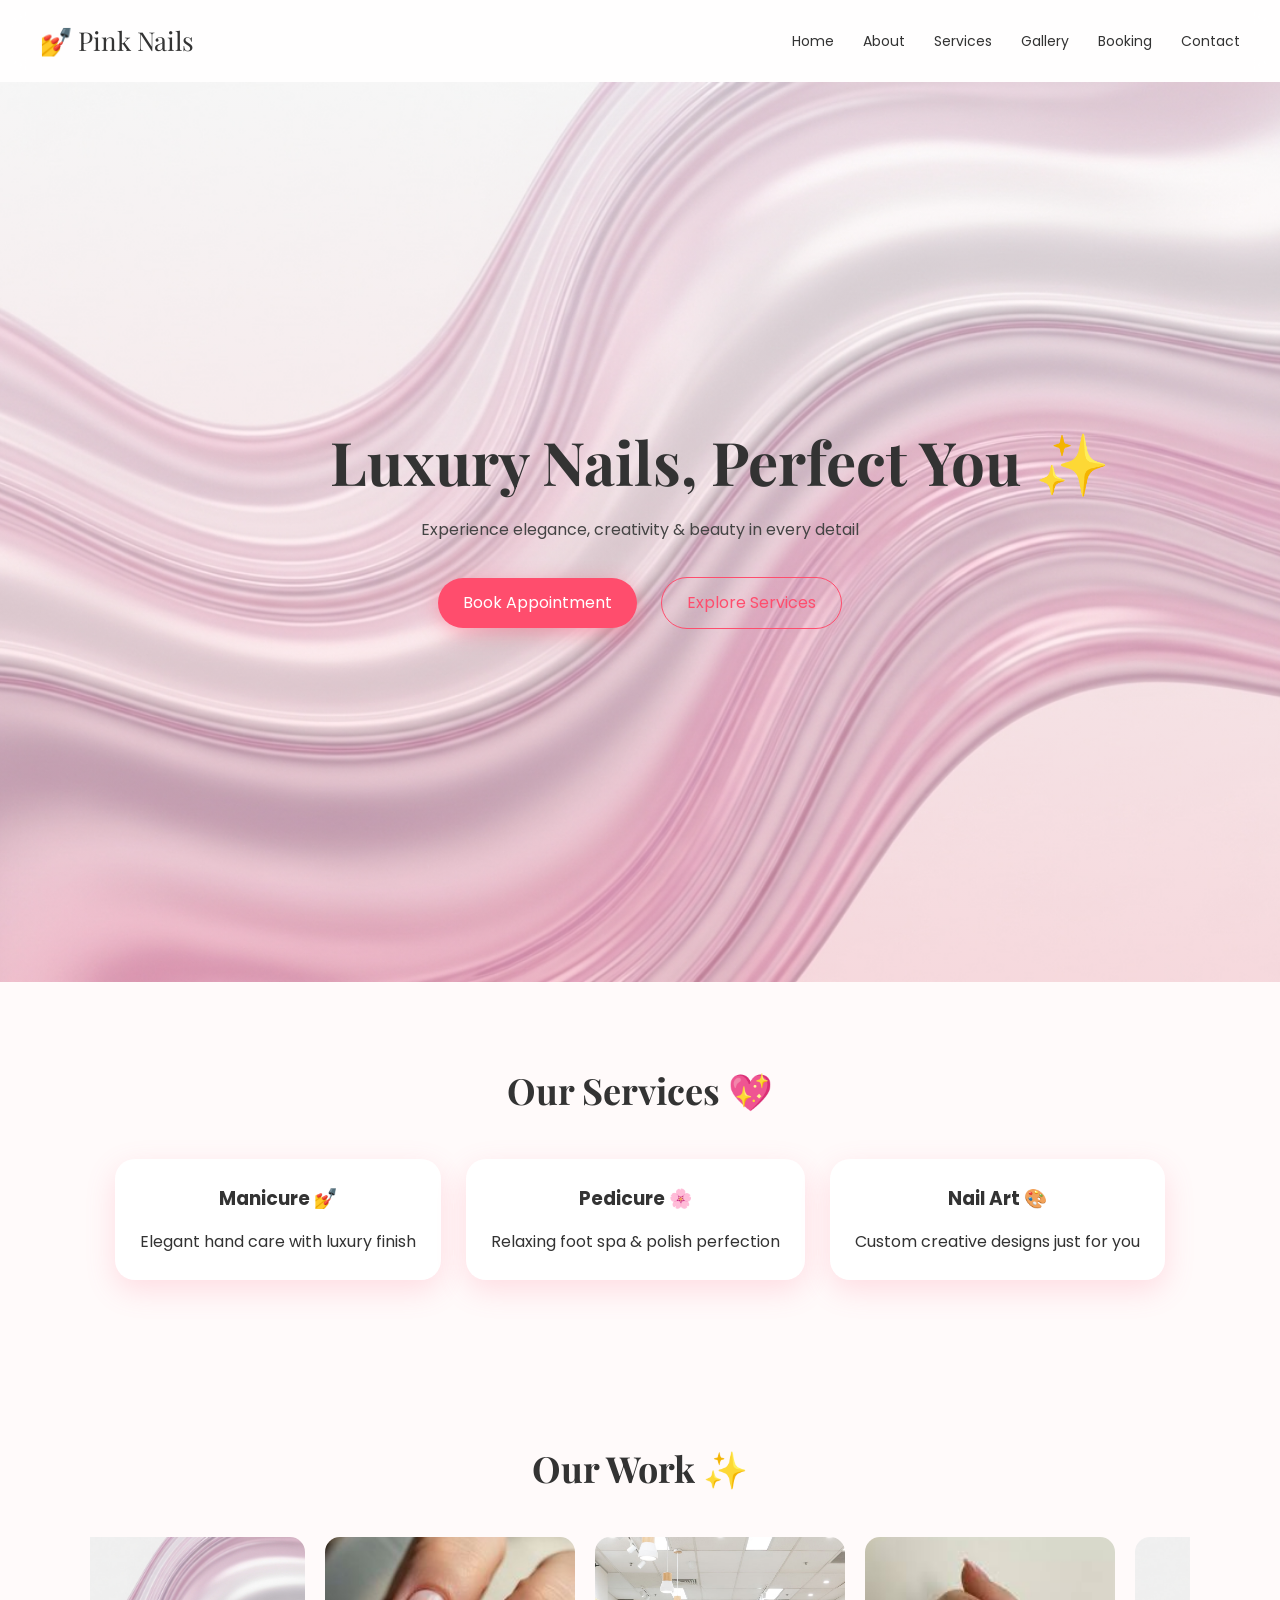
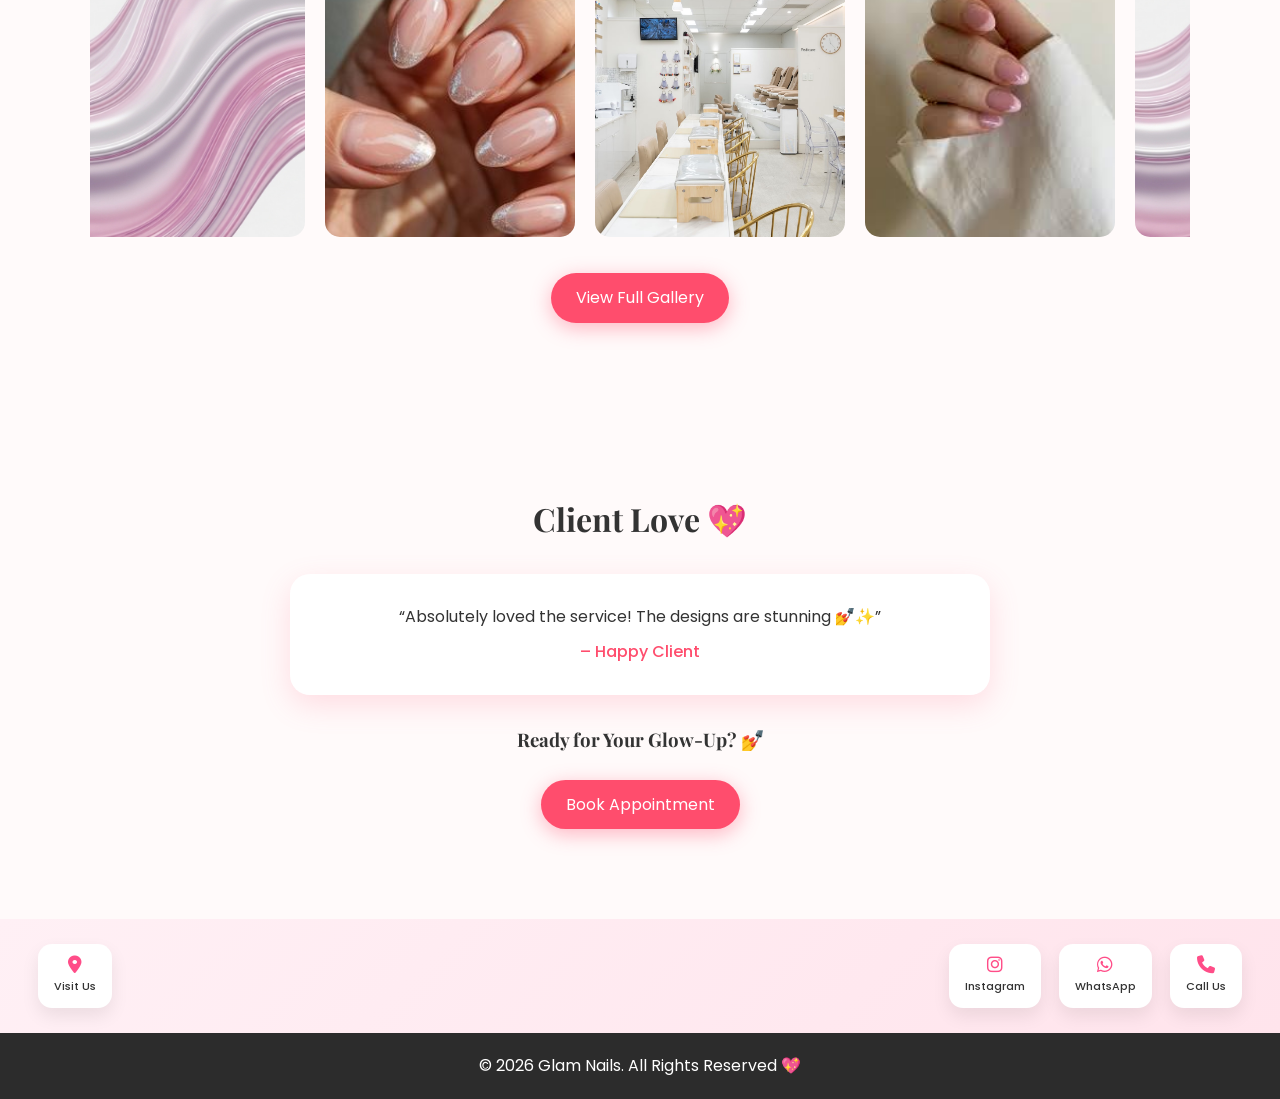
==== index.html @ 8f5efec8 "Add files via upload" ====
<!DOCTYPE html>
<html lang="en">
<head>
<meta charset="UTF-8">
<title>Glam Nails | Luxury Nail Salon</title>
<meta name="viewport" content="width=device-width, initial-scale=1.0">

<!-- Fonts -->
<link href="https://fonts.googleapis.com/css2?family=Playfair+Display:wght@400;600&family=Poppins:wght@300;400;500&display=swap" rel="stylesheet">

<!-- CSS -->
<link rel="stylesheet" href="css/style.css">
</head>
<link rel="stylesheet" href="https://cdnjs.cloudflare.com/ajax/libs/font-awesome/6.5.0/css/all.min.css">

<body>

<!-- NAVBAR -->
<header class="navbar">
  <div class="logo">💅 Pink Nails </div>
  <nav>
    <a href="index.html">Home</a>
    <a href="about.html">About</a> <!-- ADDED -->
    <a href="services.html">Services</a>
    <a href="gallery.html">Gallery</a>
    <a href="booking.html">Booking</a>
    <a href="contact.html">Contact</a>
  </nav>
</header>

<!-- HERO -->
<section class="hero animate"> <!-- ADDED animate -->
  <div class="hero-content">
    <h1 id="typingText" data-text="Luxury Nails, Perfect You ✨"></h1>
    <p>Experience elegance, creativity & beauty in every detail</p>

    <div class="hero-buttons">
      <a href="booking.html" class="btn primary">Book Appointment</a>
      <a href="services.html" class="btn secondary">Explore Services</a>
    </div>
  </div>
</section>

<!-- SERVICES -->
<section class="services-preview animate"> <!-- ADDED animate -->
  <div class="container">
    <h2 class="title">Our Services 💖</h2>

    <div class="service-cards">
      <div class="card">
        <h3>Manicure 💅</h3>
        <p>Elegant hand care with luxury finish</p>
      </div>

      <div class="card">
        <h3>Pedicure 🌸</h3>
        <p>Relaxing foot spa & polish perfection</p>
      </div>

      <div class="card">
        <h3>Nail Art 🎨</h3>
        <p>Custom creative designs just for you</p>
      </div>
    </div>
  </div>
</section>

<!-- GALLERY -->
<section class="gallery-preview animate"> <!-- ADDED animate -->
  <div class="container">
    <h2 class="title">Our Work ✨</h2>

    <div class="gallery-grid">
      <img src="images/nail1.jpg">
      <img src="images/nail2.jpg">
      <img src="images/nail3.jpg">
      <img src="images/nail4.jpg">
    </div>

    <br>
    <a href="gallery.html" class="btn primary">View Full Gallery</a>
  </div>
</section>

<!-- TESTIMONIAL + CTA -->
<section class="testimonial-section animate"> <!-- ADDED animate -->
  <div class="testimonial-container">

    <h2 class="testimonial-title">Client Love 💖</h2>

    <div class="testimonial-card">
      <p>“Absolutely loved the service! The designs are stunning 💅✨”</p>
      <span>– Happy Client</span>
    </div>

    <div class="cta-box">
      <h3>Ready for Your Glow-Up? 💅</h3>
      <a href="booking.html" class="btn primary">Book Appointment</a>
    </div>

  </div>
</section>

<!-- PREMIUM CONTACT BAR -->
<section class="premium-bar">

  <!-- LEFT SIDE -->
  <div class="bar-left">
    <a href="https://maps.app.goo.gl/ufbgdLxQbxBqxG7p9" target="_blank" class="bar-item location-box">
      <i class="fas fa-map-marker-alt"></i>
      <h4>Visit Us</h4>
    </a>
  </div>

  <!-- RIGHT SIDE -->
  <div class="bar-right">

    <a href="https://instagram.com/pinknailsin" target="_blank" class="bar-item">
      <i class="fab fa-instagram"></i>
      <h4>Instagram</h4>
    </a>

    <a href="https://wa.me/919967563940" target="_blank" class="bar-item">
      <i class="fab fa-whatsapp"></i>
      <h4>WhatsApp</h4>
    </a>

    <a href="tel:+919967563940" class="bar-item">
      <i class="fas fa-phone"></i>
      <h4>Call Us</h4>
    </a>

  </div>

</section>

<!-- FOOTER -->
<footer>
  <p>© 2026 Glam Nails. All Rights Reserved 💖</p>
</footer>

<!-- JS -->
<script src="js/script.js"></script>

</body>
</html>
---- css/style.css ----
/* ================= GLOBAL ================= */
* {
  margin: 0;
  padding: 0;
  box-sizing: border-box;
}

body {
  font-family: 'Poppins', sans-serif;
  background: #fffafa;
  color: #333;
  line-height: 1.6;
  overflow-x: hidden;
}

/* ================= CONTAINER ================= */
.container {
  max-width: 1200px;
  margin: auto;
  padding: 0 20px;
}

section {
  padding: 80px 0;
}

.title {
  font-family: 'Playfair Display', serif;
  font-size: 36px;
  text-align: center;
  margin-bottom: 40px;
}

/* ================= NAVBAR ================= */
.navbar {
  display: flex;
  justify-content: space-between;
  align-items: center;
  padding: 20px 40px;
  position: sticky;
  top: 0;
  background: rgba(255, 255, 255, 0.8);
  backdrop-filter: blur(12px);
  z-index: 1000;
}

.logo {
  font-family: 'Playfair Display', serif;
  font-size: 26px;
}

.navbar nav a {
  margin-left: 25px;
  text-decoration: none;
  color: #333;
  font-size: 14px;
  transition: 0.3s;
}

.navbar nav a:hover {
  color: #ff4d6d;
}



/* ================= BUTTON ================= */
.btn {
  padding: 12px 25px;
  border-radius: 30px;
  text-decoration: none;
  margin: 5px;
  display: inline-block;
  transition: 0.3s;
}

.primary {
  background: #ff4d6d;
  color: white;
  box-shadow: 0 5px 20px rgba(255, 77, 109, 0.4);
}

.secondary {
  border: 1px solid #ff4d6d;
  color: #ff4d6d;
}

.primary:hover {
  transform: translateY(-3px);
  box-shadow: 0 10px 25px rgba(255, 77, 109, 0.6);
}

.secondary:hover {
  background: #ff4d6d;
  color: white;
}

/* ================= CARDS ================= */
.card {
  background: white;
  padding: 25px;
  border-radius: 20px;
  box-shadow: 0 10px 30px rgba(255, 105, 135, 0.2);
  transition: 0.3s;
}

.card:hover {
  transform: translateY(-10px);
}

/* ================= SERVICES ================= */
.services-preview {
  text-align: center;
}

.service-cards {
  display: flex;
  gap: 25px;
  justify-content: center;
  flex-wrap: wrap;
  max-width: 1100px;
  margin: auto;
}

/* ================= SERVICES PAGE ================= */
.services-page {
  max-width: 900px;
  margin: auto;
  padding: 80px 20px;
}

.service-box {
  background: white;
  border-radius: 15px;
  margin-bottom: 20px;
  box-shadow: 0 5px 20px rgba(255, 105, 135, 0.2);
}

.service-header {
  padding: 18px;
  font-family: 'Playfair Display', serif;
  cursor: pointer;
  display: flex;
  justify-content: space-between;
}

.service-content {
  max-height: 0;
  overflow: hidden;
  transition: 0.4s ease;
}

.service-item {
  display: flex;
  justify-content: space-between;
  padding: 12px 20px;
  margin: 8px;
  border-radius: 12px;
  background: #fff0f3;
}

.price {
  background: #ff4d6d;
  color: white;
  padding: 4px 10px;
  border-radius: 20px;
  font-size: 12px;
}

/* ================= GALLERY ================= */
.gallery-preview,
.gallery-page {
  text-align: center;
}

.gallery-grid {
  display: grid;
  grid-template-columns: repeat(auto-fit, minmax(220px, 1fr));
  gap: 15px;
  max-width: 1100px;
  margin: auto;
}

.gallery-grid img {
  width: 100%;
  height: 220px;
  object-fit: cover;
  border-radius: 15px;
  cursor: pointer;
  transition: 0.3s;
}

.gallery-grid img:hover {
  transform: scale(1.08);
  box-shadow: 0 10px 25px rgba(255, 77, 109, 0.4);
}

/* ================= CONTACT ================= */
.contact-page {
  padding: 80px 20px;
}

.contact-container {
  display: flex;
  flex-wrap: wrap;
  gap: 20px;
  justify-content: center;
  max-width: 900px;
  margin: auto;
}

.contact-card {
  background: white;
  padding: 25px;
  border-radius: 15px;
  width: 220px;
  text-align: center;
  box-shadow: 0 5px 20px rgba(255, 105, 135, 0.2);
}

/* FIX EMAIL OVERFLOW */
.contact-card p,
.contact-card a {
  word-break: break-word;
  overflow-wrap: break-word;
}

/* ================= BOOKING ================= */
.booking-container {
  max-width: 700px;
  margin: auto;
  padding: 80px 20px;
}

.selected-list {
  background: #fff0f3;
  padding: 10px;
  border-radius: 10px;
  margin-top: 10px;
}

.selected-item {
  padding: 5px 0;
}

/* ================= DROPDOWN ================= */
.service-dropdown {
  margin-bottom: 15px;
}

.dropdown-header {
  padding: 12px;
  background: #ffe5ec;
  border-radius: 10px;
  cursor: pointer;
}

.dropdown-content {
  max-height: 0;
  overflow: hidden;
  transition: 0.4s;
}

.dropdown-content div {
  padding: 10px;
  background: white;
  margin: 5px 0;
  border-radius: 8px;
  cursor: pointer;
}

.dropdown-content div:hover {
  background: #ff4d6d;
  color: white;
}

/* ================= INPUT ================= */
input,
select {
  width: 100%;
  padding: 12px;
  border-radius: 10px;
  border: 1px solid #ddd;
  margin-bottom: 10px;
}

/* ================= BUTTON ================= */
.main-btn {
  width: 100%;
  padding: 14px;
  border: none;
  border-radius: 30px;
  background: #ff4d6d;
  color: white;
  font-size: 16px;
  cursor: pointer;
}



/* ================= FOOTER ================= */
footer {
  padding: 20px;
  text-align: center;
  background: #2c2c2c;
  color: white;
}

/* ================= ANIMATION ================= */
@keyframes fadeUp {
  from {
    opacity: 0;
    transform: translateY(30px);
  }

  to {
    opacity: 1;
    transform: translateY(0);
  }
}

@keyframes pop {
  from {
    transform: scale(0.5);
    opacity: 0;
  }

  to {
    transform: scale(1);
    opacity: 1;
  }
}



/* ================= TESTIMONIAL FIX ================= */

.testimonial-section {
  padding: 80px 20px;
  display: flex;
  justify-content: center;
}

.testimonial-container {
  max-width: 700px;
  width: 100%;
  text-align: center;
}

.testimonial-title {
  font-family: 'Playfair Display', serif;
  font-size: 32px;
  margin-bottom: 30px;
}

.testimonial-card {
  background: white;
  padding: 30px;
  border-radius: 20px;
  box-shadow: 0 10px 30px rgba(255, 105, 135, 0.2);
  margin-bottom: 30px;
}

.testimonial-card p {
  font-size: 16px;
  margin-bottom: 10px;
}

.testimonial-card span {
  color: #ff4d6d;
  font-weight: 500;
}

.cta-box {
  margin-top: 20px;
}

.cta-box h3 {
  font-family: 'Playfair Display', serif;
  margin-bottom: 15px;
}

/* ================= BOOKING PAGE FIX ================= */

/* spacing between cards */
.booking-container {
  max-width: 700px;
  margin: auto;
  padding: 100px 20px 80px;
  display: flex;
  flex-direction: column;
  gap: 25px;
  /* 🔥 THIS FIXES SPACING */
}

/* card spacing + premium look */
.booking-container .card {
  padding: 30px;
  border-radius: 20px;
  box-shadow: 0 15px 35px rgba(255, 105, 135, 0.25);
  transition: 0.3s;
}

.booking-container .card:hover {
  transform: translateY(-5px);
}

/* headings spacing */
.card h3 {
  margin-bottom: 15px;
}

/* inputs spacing */
input,
select {
  margin-bottom: 15px;
}

/* selected services box */
.selected-list {
  margin-top: 10px;
  padding: 12px;
  border-radius: 12px;
  line-height: 1.6;
}

/* ================= PREMIUM BACK BUTTON ================= */
.back-btn {
  display: inline-block;
  width: fit-content;
  padding: 10px 18px;
  border-radius: 30px;
  background: linear-gradient(135deg, #ff4d6d, #ff8fa3);
  color: white;
  border: none;
  font-size: 14px;
  cursor: pointer;
  margin-bottom: 10px;
  box-shadow: 0 5px 20px rgba(255, 77, 109, 0.4);
  transition: 0.3s;
}

.back-btn:hover {
  transform: translateY(-3px);
  box-shadow: 0 10px 25px rgba(255, 77, 109, 0.6);
}

/* center heading nicely */
.booking-container h1 {
  text-align: center;
  margin-bottom: 10px;
  font-family: 'Playfair Display', serif;
}

/* time picker spacing */
.time-picker {
  display: flex;
  gap: 10px;
}

/* button spacing */
.main-btn {
  margin-top: 10px;
}

/* OTP box spacing */
#otpContainer {
  margin-top: 10px;
}

/* summary box spacing */
#summary {
  margin-top: 10px;
  line-height: 1.6;
}



/* ================= SCROLL ANIMATION ================= */
.hidden {
  opacity: 0;
  transform: translateY(40px);
  transition: all 0.8s ease;
}

.show {
  opacity: 1;
  transform: translateY(0);
}

/* ================= PREMIUM IMAGE MODAL ================= */
.modal {
  display: none;
  position: fixed;
  top: 0;
  left: 0;
  width: 100%;
  height: 100%;
  background: rgba(0, 0, 0, 0.85);
  justify-content: center;
  align-items: center;
  z-index: 9999;
}

.modal-img {
  max-width: 90%;
  max-height: 90%;
  border-radius: 20px;
  box-shadow: 0 20px 60px rgba(0, 0, 0, 0.6);
  transition: all 0.4s ease;
}

.modal-content {
  background: white;
  padding: 50px 35px;
  border-radius: 25px;
  text-align: center;
  box-shadow: 0 20px 50px rgba(255, 77, 109, 0.4);
  animation: luxuryPop 0.6s ease;
}

.modal-content h2 {
  font-family: 'Playfair Display', serif;
  color: #ff4d6d;
  margin-bottom: 10px;
}

.modal-content p {
  margin-top: 5px;
  color: #555;
}

.checkmark {
  font-size: 70px;
  margin-bottom: 15px;
  color: #ff4d6d;
}

/* ================= ANIMATION ================= */
@keyframes luxuryPop {
  0% {
    transform: scale(0.5);
    opacity: 0;
  }

  60% {
    transform: scale(1.1);
  }

  100% {
    transform: scale(1);
    opacity: 1;
  }
}

/* ================= SELECTED SERVICE UI ================= */
.selected-item {
  display: flex;
  justify-content: space-between;
  align-items: center;
  padding: 10px 12px;
  margin-bottom: 8px;
  background: #fff;
  border-radius: 10px;
  box-shadow: 0 5px 15px rgba(255, 77, 109, 0.2);
  font-size: 14px;
}

/* delete button */
.delete-btn {
  background: linear-gradient(135deg, #ff4d6d, #ff8fa3);
  border: none;
  color: white;
  padding: 6px 10px;
  border-radius: 10px;
  cursor: pointer;
  font-size: 12px;
  transition: 0.3s;
  display: flex;
  align-items: center;
  gap: 5px;
}

.delete-btn:hover {
  transform: scale(1.08);
  box-shadow: 0 8px 20px rgba(255, 77, 109, 0.4);
}

/* ================= SUMMARY DESIGN ================= */
.summary-box {
  background: #fff0f3;
  padding: 15px;
  border-radius: 12px;
}

.summary-item {
  display: flex;
  justify-content: space-between;
  margin: 6px 0;
}

.summary-total {
  display: flex;
  justify-content: space-between;
  margin-top: 10px;
  font-size: 16px;
  color: #ff4d6d;
}

/* ================= SCROLL ANIMATION ================= */
.animate {
  opacity: 0;
  transform: translateY(60px);
  transition: all 0.8s ease;
}

.animate.show {
  opacity: 1;
  transform: translateY(0);
}

/* ================= ULTRA PREMIUM ABOUT PAGE ================= */

.about-page {
  padding: 120px 10%;
  background: linear-gradient(135deg, #fff0f5, #ffe4ec);
  position: relative;
}

/* ================= HEADER ================= */
.about-header {
  margin-bottom: 20px;
}

.about-logo {
  font-size: 30px;
  font-weight: 600;
  letter-spacing: 1px;
}

.about-tagline {
  font-size: 13px;
  letter-spacing: 3px;
  color: #ff4d88;
  margin-top: 5px;
  text-transform: uppercase;
}

/* ================= WRAPPER ================= */
.about-wrapper {
  display: flex;
  gap: 60px;
  align-items: center;
  justify-content: center;
  flex-wrap: wrap;
}

/* ================= IMAGE BOX ================= */
.about-image-box {
  flex: 1;
  min-width: 320px;
  border-radius: 30px;
  overflow: hidden;
  position: relative;
  box-shadow: 0 25px 50px rgba(0, 0, 0, 0.2);
}

.about-image-box img {
  width: 100%;
  height: 100%;
  object-fit: cover;
  transition: transform 0.7s ease;
}

.about-image-box:hover img {
  transform: scale(1.12);
}

/* subtle glow */
.about-image-box::after {
  content: "";
  position: absolute;
  inset: 0;
  background: linear-gradient(transparent, rgba(255, 182, 193, 0.2));
}

/* ================= TEXT BOX ================= */
.about-text-box {
  flex: 1;
  min-width: 320px;
  padding: 50px;
  border-radius: 30px;
  background: rgba(255, 255, 255, 0.65);
  backdrop-filter: blur(15px);
  box-shadow: 0 25px 60px rgba(0, 0, 0, 0.15);
  border: 1px solid rgba(255, 255, 255, 0.4);
}

/* ================= TITLE ================= */
.about-title {
  font-size: 42px;
  font-family: 'Playfair Display', serif;
  margin-bottom: 25px;
  position: relative;
}

/* underline accent */
.about-title::after {
  content: "";
  width: 60px;
  height: 3px;
  background: #ff4d88;
  position: absolute;
  bottom: -10px;
  left: 0;
}

/* ================= TEXT ================= */
.about-text {
  font-size: 16px;
  line-height: 1.9;
  color: #444;
  margin-bottom: 18px;

  opacity: 0;
  transform: translateY(25px);
  animation: fadeUp 1s forwards;
}

/* ================= HIGHLIGHT ================= */
.highlight {
  color: #ff2e7a;
  font-weight: 600;
  position: relative;
}

/* glow underline */
.highlight::after {
  content: "";
  position: absolute;
  left: 0;
  bottom: -2px;
  width: 100%;
  height: 2px;
  background: linear-gradient(to right, #ff2e7a, #ff9ab5);
  opacity: 0.6;
}

/* ================= TEXT ANIMATION DELAY ================= */
.about-text:nth-child(3) {
  animation-delay: 0.3s;
}

.about-text:nth-child(4) {
  animation-delay: 0.5s;
}

.about-text:nth-child(5) {
  animation-delay: 0.7s;
}

.about-text:nth-child(6) {
  animation-delay: 0.9s;
}

.about-text:nth-child(7) {
  animation-delay: 1.1s;
}

/* ================= ANIMATION ================= */
@keyframes fadeUp {
  to {
    opacity: 1;
    transform: translateY(0);
  }
}



/* ================= PREMIUM GALLERY ================= */

/* PAGE */
.gallery-page {
  padding: 100px 8%;
  background: linear-gradient(135deg, #fff0f5, #ffe4ec);
}

/* SECTION BOX */
.gallery-section {
  background: white;
  padding: 30px;
  border-radius: 25px;
  margin-bottom: 50px;
  box-shadow: 0 15px 40px rgba(0, 0, 0, 0.1);
  transition: 0.3s;
}

.gallery-section:hover {
  transform: translateY(-5px);
}

/* TITLE */
.section-title {
  font-size: 26px;
  margin-bottom: 20px;
  font-family: 'Playfair Display', serif;
}

/* GRID (SLIDER STYLE) */
.gallery-grid {
  display: flex;
  gap: 20px;
  overflow: hidden;
  position: relative;
}

/* IMAGES */
.gallery-grid img {
  min-width: 250px;
  height: 300px;
  object-fit: cover;
  border-radius: 15px;
  cursor: pointer;
  transition: 0.4s;
}

.gallery-grid img:hover {
  transform: scale(1.05);
}

/* ================= MODAL ================= */
.modal {
  display: none;
  position: fixed;
  inset: 0;
  background: rgba(0, 0, 0, 0.9);
  justify-content: center;
  align-items: center;
  z-index: 9999;
}

/* IMAGE */
.modal-img {
  max-width: 90%;
  max-height: 85%;
  border-radius: 20px;
  box-shadow: 0 20px 60px rgba(0, 0, 0, 0.6);
  animation: zoomIn 0.4s ease;
}

/* CLOSE BUTTON */
.close-btn {
  position: absolute;
  top: 30px;
  right: 40px;
  font-size: 30px;
  color: white;
  cursor: pointer;
}

/* ANIMATION */
@keyframes zoomIn {
  from {
    transform: scale(0.7);
    opacity: 0;
  }

  to {
    transform: scale(1);
    opacity: 1;
  }
}

/* ================= HERO ================= */
.hero {
  height: 100vh;
  display: flex;
  align-items: center;
  justify-content: center;
  text-align: center;
  padding: 0 20px;
  background:
    linear-gradient(rgba(255, 255, 255, 0.4), rgba(255, 182, 193, 0.4)),
    url('../images/nail1.jpg') center/cover no-repeat;
}

/* CONTENT */
.hero-content {
  max-width: 700px;
  padding: 40px;
}

/* ================= TITLE (TYPING EFFECT FIXED) ================= */
.hero h1 {
  font-family: 'Playfair Display', serif;
  font-size: 60px;
  line-height: 1.2;
}

/* ================= SUBTEXT ================= */
.hero p {
  margin: 20px 0;
  font-size: 16px;
  color: #444;

  opacity: 0;
  transform: translateY(20px);
  animation: fadeUp 1s ease forwards;
  animation-delay: 1.5s;
}

/* ================= BUTTONS ================= */
.hero-buttons {
  margin-top: 25px;
}

.btn {
  margin: 10px;
}

/* ================= ANIMATIONS ================= */

/* fade up */
@keyframes fadeUp {
  to {
    opacity: 1;
    transform: translateY(0);
  }
}

#typingText {
  white-space: nowrap;
  /* keeps emoji in same line */
}


/* ================= GLOBAL BOOK BUTTON ================= */

.bottom-book {
  text-align: center;
  margin: 60px 0 30px;
}

.book-btn {
  display: inline-block;
  padding: 15px 35px;
  font-size: 16px;
  border-radius: 30px;
  background: linear-gradient(135deg, #ff4d88, #ff85a2);
  color: white;
  text-decoration: none;
  font-weight: 500;
  box-shadow: 0 10px 25px rgba(255, 77, 136, 0.4);
  transition: all 0.3s ease;
}

/* hover */
.book-btn:hover {
  transform: translateY(-3px);
  box-shadow: 0 15px 35px rgba(255, 77, 136, 0.6);
}


/* ================= FINAL PREMIUM CONTACT BAR (EDGE SHIFTED) ================= */

.premium-bar {
  display: flex;
  justify-content: space-between;
  align-items: center;
  padding: 25px 3%;
  /* 🔥 reduced from 6% → pushes content more to edges */
  background: linear-gradient(135deg, #fff0f5, #ffe4ec);
}

/* LEFT SIDE */
.bar-left {
  display: flex;
  align-items: center;
}

/* RIGHT SIDE */
.bar-right {
  display: flex;
  align-items: center;
  gap: 18px;
}

/* BOX STYLE */
.bar-item {
  display: flex;
  flex-direction: column;
  align-items: center;
  justify-content: center;
  text-decoration: none;
  background: white;
  padding: 12px 16px;
  border-radius: 14px;
  box-shadow: 0 8px 18px rgba(0, 0, 0, 0.08);
  transition: 0.3s;
  color: #333;
  min-width: 70px;
}

/* ICON */
.bar-item i {
  font-size: 18px;
  color: #ff4d88;
  margin-bottom: 4px;
}

/* TEXT */
.bar-item h4 {
  font-size: 11px;
  font-weight: 500;
}

/* HOVER */
.bar-item:hover {
  transform: translateY(-4px);
  box-shadow: 0 12px 25px rgba(0, 0, 0, 0.15);
}


/* ================= PREMIUM MOBILE RESPONSIVE SYSTEM ================= */

@media(max-width:768px){

  .btn{
    display:inline-block;
    width:auto !important;   /* IMPORTANT */
    padding:8px 16px;
    font-size:13px;
    border-radius:25px;
    margin:5px;
  }

  .hero-buttons{
    display:flex;
    justify-content:center;
    gap:10px;
    flex-wrap:wrap;
  }

}

@media (max-width: 768px) {

  /* GLOBAL FIX */
  body {
    overflow-x: hidden;
  }

  section {
    padding: 50px 15px;
  }

  /* ================= NAVBAR ================= */
  @media(max-width:768px) {

    .navbar {
      flex-direction: row !important;
      justify-content: space-between;
      align-items: center;
      padding: 12px 15px;
    }

    .navbar nav {
      display: flex;
      flex-wrap: nowrap !important;
      /* force single line */
      overflow-x: auto;
      /* allows scroll if screen small */
      gap: 14px;
    }

    .navbar nav a {
      white-space: nowrap;
      font-size: 13px;
      flex-shrink: 0;
      padding: 5px 2px;
    }

  }

  .premium-bar {
    display: flex;
    flex-direction: row !important;
    justify-content: space-between !important;
    align-items: center;
    padding: 10px 12px;
  }

  .bar-left {
    flex: 1;
    display: flex;
    justify-content: flex-start;
  }

  .bar-right {
    flex: 1;
    display: flex;
    justify-content: flex-end;
    gap: 10px;
  }

  .bar-item {
    flex-direction: column;
    text-align: center;
    padding: 5px;
  }

  .bar-item i {
    font-size: 16px;
  }

  .bar-item h4 {
    font-size: 10px;
    margin: 0;
  }

  /* ================= HERO ================= */
  .hero {
    height: 90vh;
    padding: 20px;
    background-position: center;
  }

  .hero h1 {
    font-size: 28px;
    line-height: 1.3;
  }

  .hero p {
    font-size: 14px;
    padding: 0 10px;
    opacity: 1 !important;
    transform: none !important;
  }

  .hero-buttons {
    display: flex;
    flex-direction: column;
    gap: 12px;
    width: 100%;
  }

  .hero-buttons .btn {
    width: 100%;
  }

  /* ================= CARDS ================= */
  .card {
    width: 100%;
  }

  .service-cards {
    flex-direction: column;
    align-items: center;
  }

  /* ================= GALLERY FIX ================= */
  .gallery-grid {
    grid-template-columns: repeat(2, 1fr);
    gap: 10px;
  }

  .gallery-grid img {
    height: 140px;
    /* IMPORTANT: FIX TOO BIG IMAGES */
  }

  /* ================= CONTACT FIX ================= */
  .contact-card {
    width: 100%;
  }

  .contact-card p,
  .contact-card a {
    word-break: break-word;
    overflow-wrap: anywhere;
  }

  /* ================= ABOUT PAGE ================= */
  .about-container {
    flex-direction: column;
    text-align: center;
  }

  .about-image img {
    max-width: 100%;
  }


  /* ================= BOOKING ================= */
  .booking-container {
    padding: 60px 15px;
  }

  input,
  select {
    font-size: 14px;
  }

}
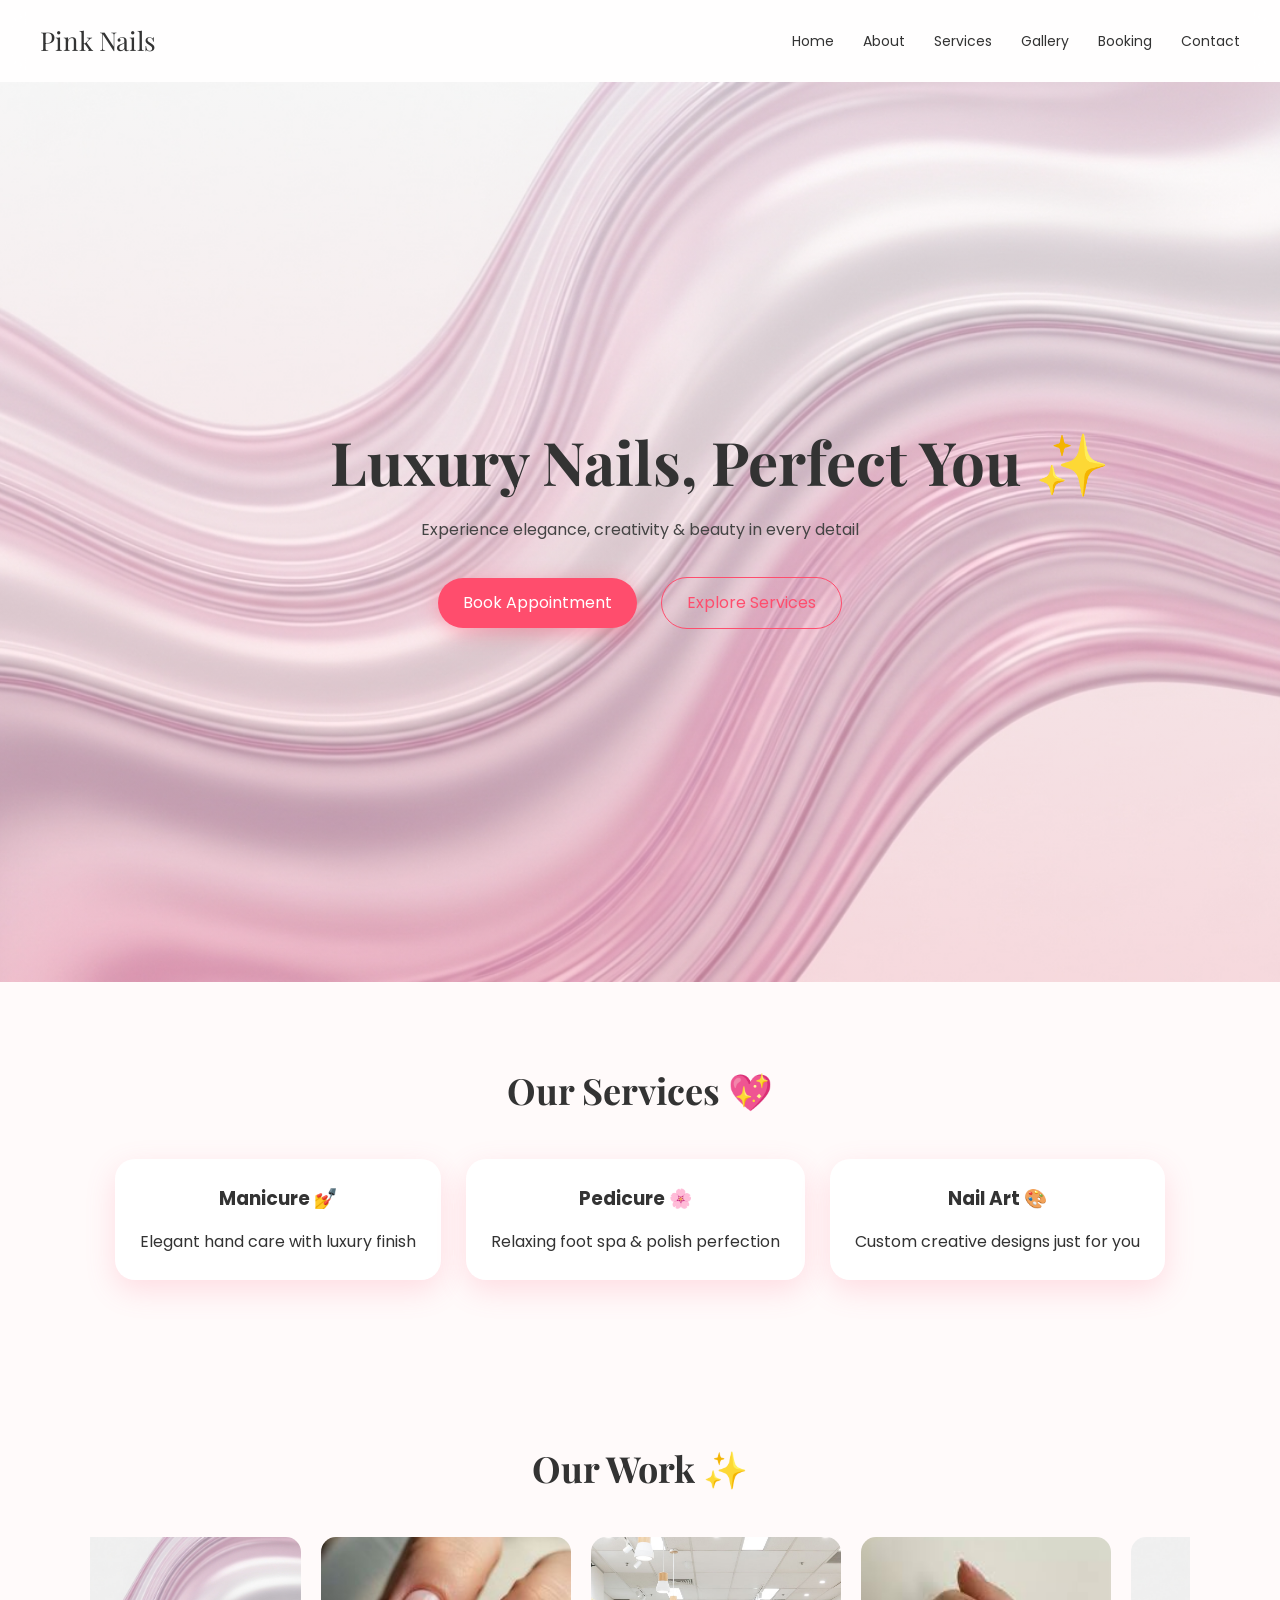
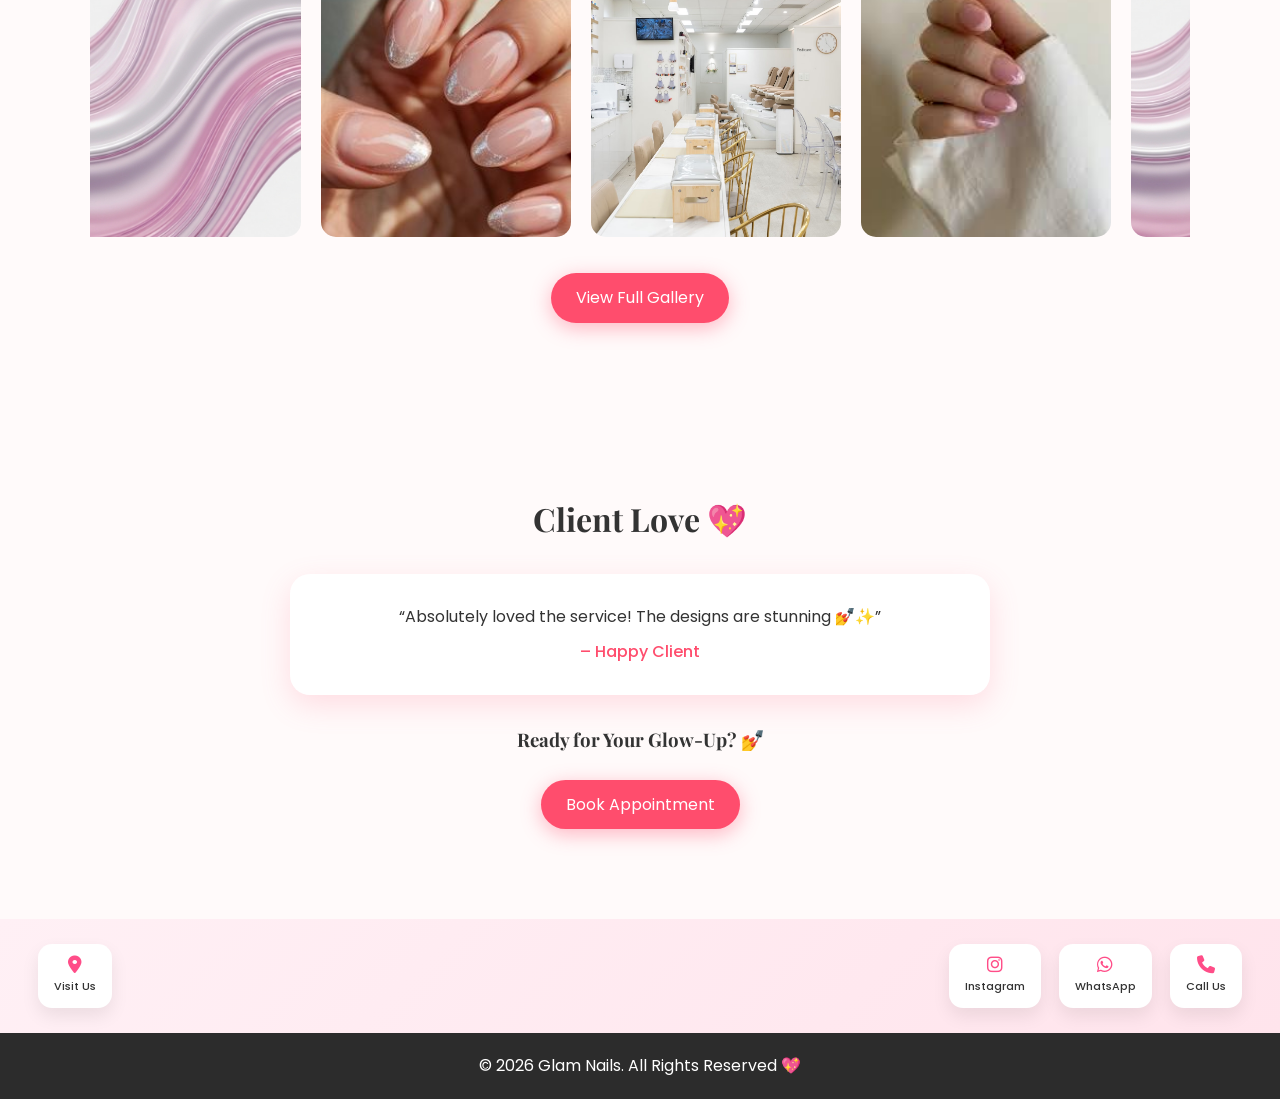
==== commit 70cfbb4b: "Update index.html" ====
--- a/index.html
+++ b/index.html
@@ -17,7 +17,7 @@
 
 <!-- NAVBAR -->
 <header class="navbar">
-  <div class="logo">💅 Pink Nails </div>
+  <div class="logo"> Pink Nails </div>
   <nav>
     <a href="index.html">Home</a>
     <a href="about.html">About</a> <!-- ADDED -->
@@ -143,4 +143,4 @@
 <script src="js/script.js"></script>
 
 </body>
-</html>+</html>
